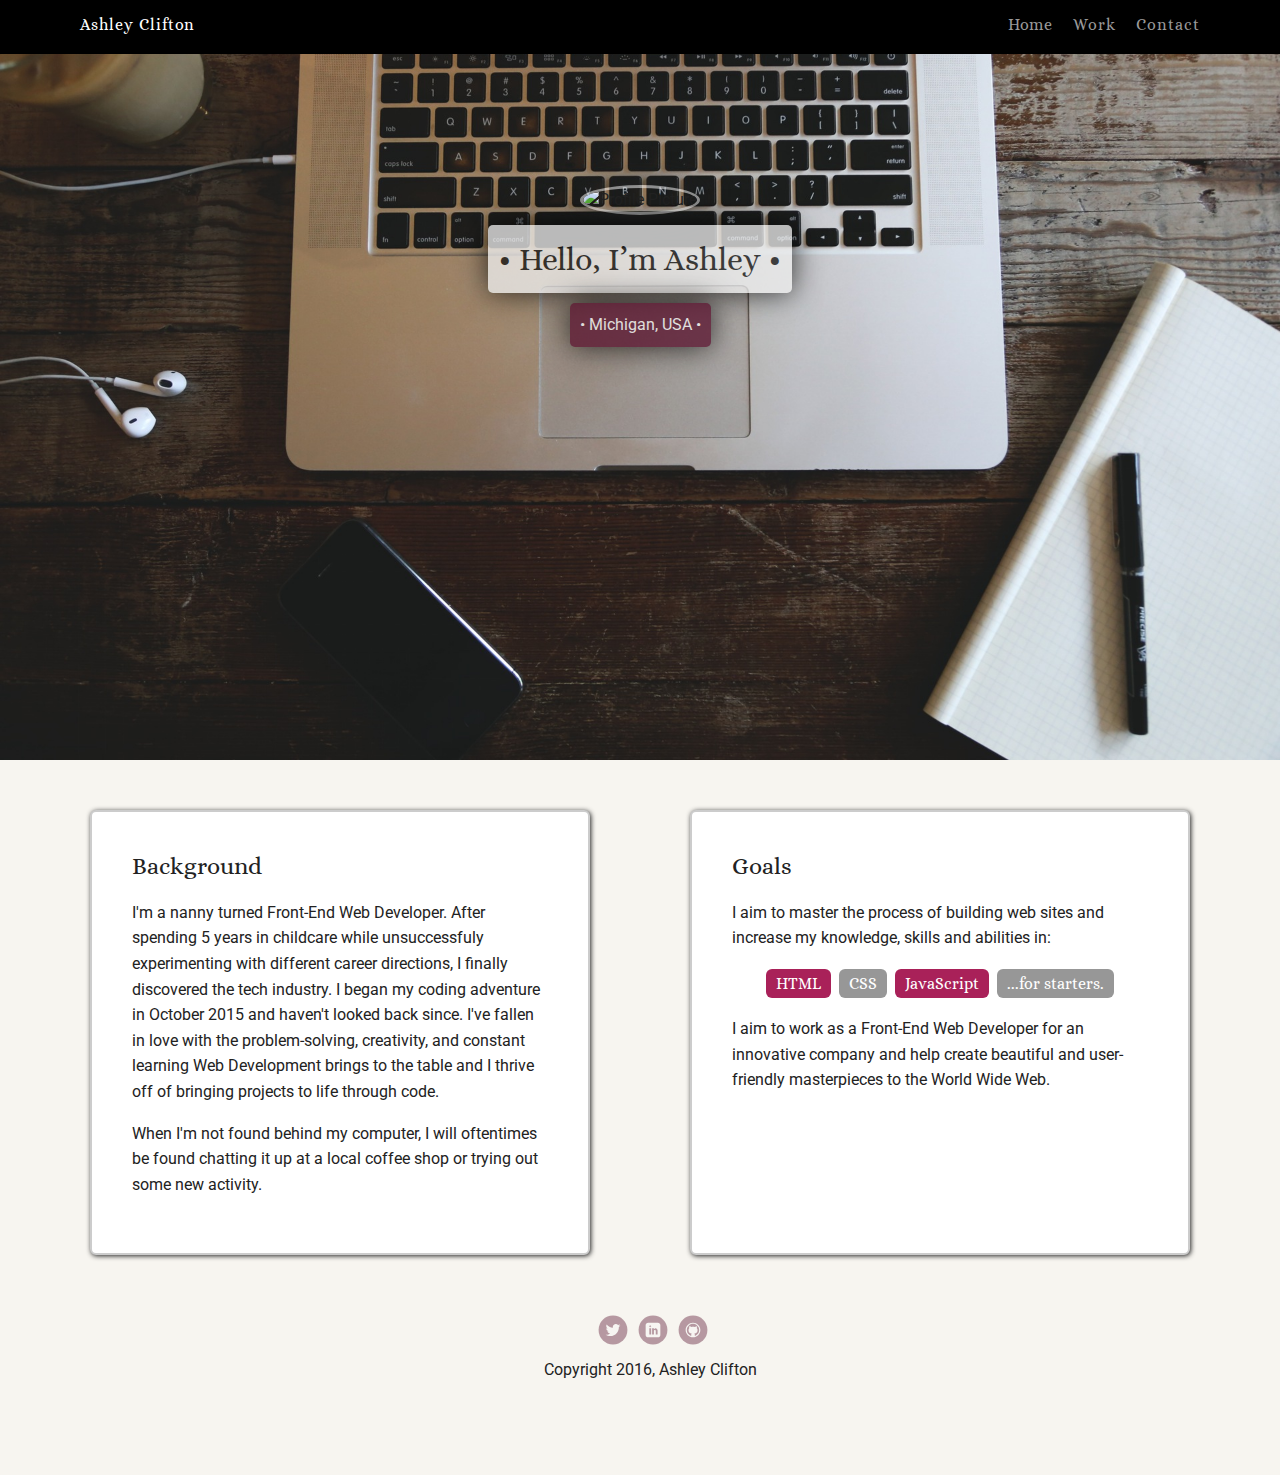
==== index.html @ 708afb10 "TechDegree Project 1" ====
<!doctype html>
<html lang="en">
<head>
  <meta charset="utf-8">
  <title>Ashley Clifton's Profile</title>
  <meta name="viewport" content="width=device-width, initial-scale=1.0">
  <link rel="icon" href="images/favicon_square.ico">
  <link rel="stylesheet" href="styles.css">
  <link href='https://fonts.googleapis.com/css?family=Alice|Roboto:400,100,700,500' rel='stylesheet' type='text/css'>
</head>
  <body>

    <div class="main-nav">
        <ul class="nav">
          <li class="name">Ashley Clifton</li>
          <li><a href="index.html">Home</a></li>
          <li><a href="work.html">Work</a></li>
          <li><a href="contact.html">Contact</a></li>
        </ul>
    </div>

    <header>
      <img src="images/ashley3.jpg" alt="Profile Picture" class="profile-image">
      <h1 class="tag name">• Hello, I’m Ashley •</h1>
      <p class="tag location">• Michigan, USA •</p>
    </header>

    <main class="flex">
      <div class="card home">
        <h2>Background</h2>
        <p>I'm a nanny turned Front-End Web Developer. After spending 5 years in childcare while unsuccessfuly experimenting with different career directions, I finally discovered the tech industry. I began my coding adventure in October 2015 and haven't looked back since. I've fallen in love with the problem-solving, creativity, and constant learning Web Development brings to the table and I thrive off of bringing projects to life through code.
        </p>
        <p>When I'm not found behind my computer, I will oftentimes be found chatting it up at a local coffee shop or trying out some new activity.</p>
      </div> 

      <div class="card home">
        <h2>Goals</h2>
        <p>I aim to master the process of building web sites and increase my knowledge, skills and abilities in:
        </p>
        <ul class="skills">
          <li>HTML</li>
          <li>CSS</li>
          <li>JavaScript</li>
          <li>...for starters.</li>
        </ul>
        <p>I aim to work as a Front-End Web Developer for an innovative company and help create beautiful and user-friendly masterpieces to the World Wide Web.</p>
      </div> 

    </main>
    <footer>
      <ul>
        <li><a href="https://twitter.com/randomashes/" class="social twitter" target="_blank">Twitter</a></li>
        <li><a href="www.linkedin.com/in/ashleyrclifton" class="social linkedin" target="_blank">LinkedIn</a></li>
        <li><a href="https://github.com/randomashes" class="social github" target="_blank">Github</a></li>
      </ul>
      <p class="copyright">Copyright 2016, Ashley Clifton</p>
    </footer>
  </body>
  </html>
---- styles.css ----
/* colors:
off white: #f7f5f0;
dark gray/black: #222;
gray: #999;
Purple/maroon: #57102C;
white: #fff;
 */

/* Global Layout Set-up */
* { 
  box-sizing: border-box;
}
  
body {
  margin: 0;
  padding: 0;
  text-align: center;
  font-family: 'Roboto', sans-serif;
  color: #222;
  background: #f7f5f0;
  -webkit-font-smoothing: antialiased;
}

li,
h1,
h2,
h3,
h4 {
   font-family: 'Alice', serif;
   font-weight: 400;
   -webkit-font-smoothing: antialiased;
}

ul {
  padding: 0;
  margin: 0;
}

li {
  list-style-type: none;
}
/* Link Styles */

a {
  text-decoration: none;
  color: #999;
}
a:hover {
  color: #57102C;
}

/* Section Styles */


/* Navigation */

.main-nav {
  width: 100%;
  background: black;
  min-height: 30px;
  padding: 10px;
  position: fixed;
  text-align: center;
  letter-spacing: .06em;
  z-index: 100;
}
  .nav {
    display: flex;
    justify-content: space-around;
    font-weight: 400;
    margin: 0 auto;
    padding: 0;
  }

    .nav .name {
        display: block;
        margin-right: auto;
        color: white;

    }
    .nav li {
      padding: 5px 10px 10px 10px;
    }
    .nav a {
      transition: all .5s;
    }
    .nav a:hover {
      color: white;
    }

 
/* Homepage Header */

header {
  text-align: center;
  background: url('images/wood-coffee-iphone-notebook.jpg') no-repeat center bottom;
  background-size: cover;
  overflow: hidden;
  padding-top: 60px;
}
  header {
    line-height: 1.5;
  }
  header .profile-image {
    margin-top: 50px;
    width: 150px;
    height: 150px;
    border-radius: 50%;
    border: 3px solid rgba(255, 255, 255, .5);
    transition: all .5s;
  }
    header .profile-image:hover {
      transform: scale(1.2) rotate(5deg);
    }

.profile-image,
.tag {
  box-shadow: 0px 0px 30px #222;
}

.tag {
  background-color: #efefef;
  opacity: .75;
  color: #111;
  padding: 10px;
  border-radius: 5px;
  display: table;
  margin: 10px auto;
  box-shadow: 0px 0px 30px black;
} 
.location {
  background-color: #57102C;
  color: #f6f6f6;
  margin-bottom: 50px;
}

/* Add. Page Header */

.banner {
    height: 200px;
    background: url('images/wood-coffee-iphone-notebook.jpg') no-repeat center bottom;
    background-size: cover;
    overflow: hidden;
    padding-top: 60px;
    border-bottom: solid 2px #57102C;
  }

    .title-w,
    .title-c {
      display: inline-block;
      margin-top: 85px;
      color: white;
      text-shadow: 1px 1px 30px #222;
    }

/* Additional page details */

.home {
  max-width: 500px;
}

.home,
.work {
  text-align: left;

}

.work {
  display: inline-block;
  margin: 0 auto;
}
  
.work h2,
.contact h2 {
  color: #57102C;
}

.home,
.contact {
  width: 95%;
}

/*Contact Page*/

  #contact_img {
    /*margin-top: 11px;*/
    width: 200px;
    height: 200px;
    border-radius: 50%;
    border: solid 3px #ccc;
    transition: all .5s;
  }

  #contact_img:hover {
    border-color: #57102C;
    transform: scale(.9) rotate(360deg) ;
  }

  .contact li {
    margin: 0;
    padding: 0;
    text-align: center;
  }

  .contact p,
  .contact h2 {
    display: inline-block;
    text-align: left;
  }

  .contact-box {
  margin: 0 auto; 
  padding: 20px 40px 20px 40px;
  margin-top: 30px;
  margin-bottom: 30px;
  }

  .contact a.social {
    margin-top: 20px;
    margin-right: 15px;
    margin-left: 15px;
  }

  .card.contact {
    margin-top: 50px;
  }  

.card {
  margin: 0 auto; 
  background: #fff;
  border: 2px solid #ccc;
  border-radius: 6px;
  padding: 20px 40px 40px;
  margin-top: 30px;
  transition: all .5s;
  box-shadow: 1px 1px 5px #222;
}
  .card:hover {
    border-color: #57102C;   
  }

ul.skills {
  padding: 0;
  text-align: center;
}

  .skills li {
    border-radius: 6px;
    display: inline-block;
    background: #979797;
    color: #fff;
    padding: 5px 10px;
    margin: 2px;
  }

  .skills li:nth-child(odd) {
    background: #A92159;
  }

/* Footer */

footer {
  width: 100%;
  min-height: 30px;
  padding: 20px 0 40px 20px;
}

  footer .copyright {
    top: -8px;
    font-size: .75em;
  }

  footer ul {
    margin: 0;
    padding: 0;
  }

  footer ul li {
    display: inline-block;
  }

/* Social Icon Links */

a:hover {
  color: #57102C;
}

  a.social {
    display: inline-block;
    text-indent: -9999px;
    margin-left: 5px;
    width: 30px;
    height: 30px;
    background-size: 30px 30px;
    opacity: .4;
    transition: all .5s;
  }
  a.twitter {
    background-image: url(images/twitter2.svg);
  }
  a.linkedin {
    background-image: url(images/linkedin2.svg);
  }
  a.github {
    background-image: url(images/github2.svg);
  }
  a.social:hover {
    opacity: 1;
  }

.clearfix {
  clear: both;
}

/* Styles for larger screens */
@media screen and (min-width: 720px) {
  
  .flex {
      display: -ms-flexbox;      /* TWEENER - IE 10 */
      display: flex; 
      max-width: 1200px;
      -ms-flex-pack: distribute;
      justify-content: space-around;
      margin: 0 auto;
      flex-wrap: wrap;
  }

  header {
    min-height: 760px;
  }

  header .profile-image {
     margin-top: 125px;
  }

  .nav {
    max-width: 1200px;
    padding: 0 30px;
  }

  main {
    padding-top: 20px;
  }

  main p,
  main a {
    line-height: 1.6em;
  }

  .title-w,
  .title-c {
    float: left;
  }

  .title-w {
    margin-left: 8%;
  }

  .title-c {
    margin-left: 26%;
  }
  
  .contact {
  width: 705px;
  height: 425px;
  }

    .contact li {
      text-align: left;
    }
    
    .contact a.social {
      margin-top: 20px;
      margin-right: 30px;
      margin-left: 0;
    }

    .contact-box {
      padding: 53px 40px 20px 40px;
    }

      .contact-box h2 {
        margin-top: 0;
      }

  .work {
  max-width: 684px;
  }

  footer {
    font-size: 1.3em;
    max-width: 1200px;
    margin: 40px auto;
  }

}
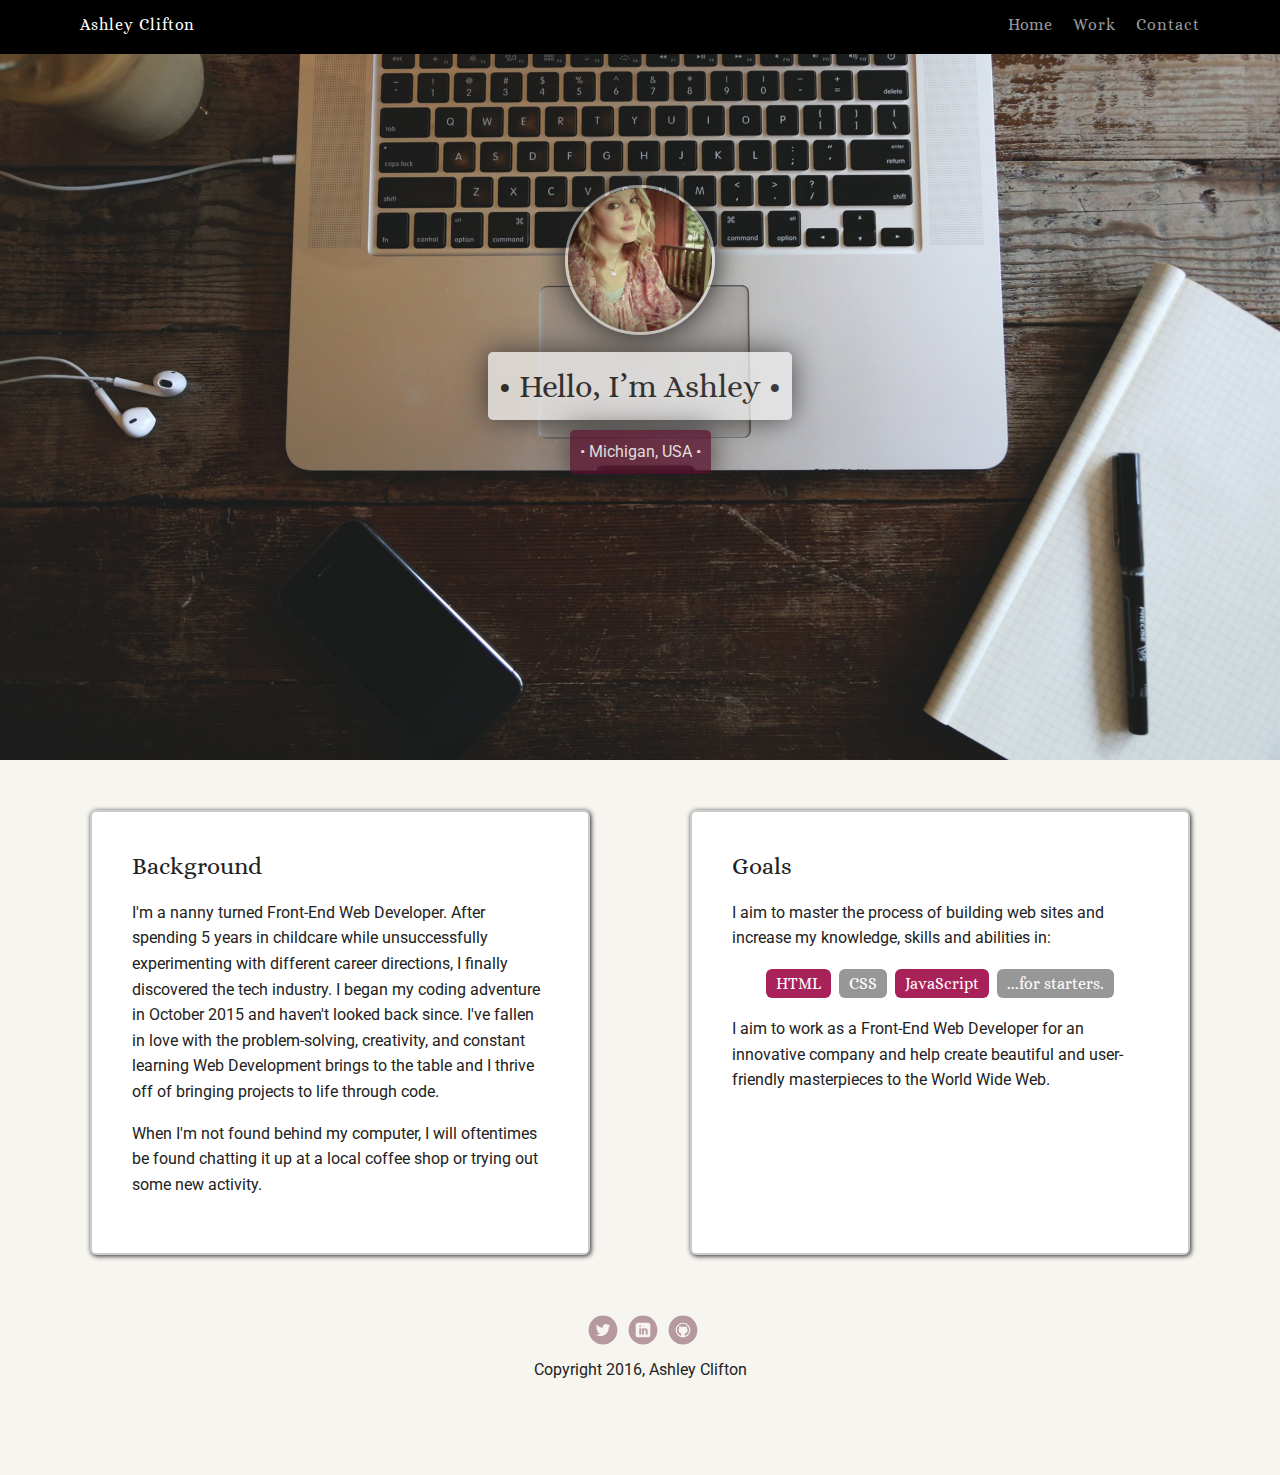
==== commit 50ba417a: "Edit1" ====
--- a/index.html
+++ b/index.html
@@ -20,7 +20,7 @@
     </div>
 
     <header>
-      <img src="images/ashley3.jpg" alt="Profile Picture" class="profile-image">
+      <img src="images/ashley.jpg" alt="Profile Picture" class="profile-image">
       <h1 class="tag name">• Hello, I’m Ashley •</h1>
       <p class="tag location">• Michigan, USA •</p>
     </header>
@@ -28,7 +28,7 @@
     <main class="flex">
       <div class="card home">
         <h2>Background</h2>
-        <p>I'm a nanny turned Front-End Web Developer. After spending 5 years in childcare while unsuccessfuly experimenting with different career directions, I finally discovered the tech industry. I began my coding adventure in October 2015 and haven't looked back since. I've fallen in love with the problem-solving, creativity, and constant learning Web Development brings to the table and I thrive off of bringing projects to life through code.
+        <p>I'm a nanny turned Front-End Web Developer. After spending 5 years in childcare while unsuccessfully experimenting with different career directions, I finally discovered the tech industry. I began my coding adventure in October 2015 and haven't looked back since. I've fallen in love with the problem-solving, creativity, and constant learning Web Development brings to the table and I thrive off of bringing projects to life through code.
         </p>
         <p>When I'm not found behind my computer, I will oftentimes be found chatting it up at a local coffee shop or trying out some new activity.</p>
       </div> 
@@ -50,7 +50,7 @@
     <footer>
       <ul>
         <li><a href="https://twitter.com/randomashes/" class="social twitter" target="_blank">Twitter</a></li>
-        <li><a href="www.linkedin.com/in/ashleyrclifton" class="social linkedin" target="_blank">LinkedIn</a></li>
+        <li><a href="http://linkedin.com/in/ashleyrclifton/" class="social linkedin" target="_blank">LinkedIn</a></li>
         <li><a href="https://github.com/randomashes" class="social github" target="_blank">Github</a></li>
       </ul>
       <p class="copyright">Copyright 2016, Ashley Clifton</p>
--- a/styles.css
+++ b/styles.css
@@ -49,9 +49,6 @@
   color: #57102C;
 }
 
-/* Section Styles */
-
-
 /* Navigation */
 
 .main-nav {
@@ -74,9 +71,7 @@
 
     .nav .name {
         display: block;
-        margin-right: auto;
-        color: white;
-
+        display: none;
     }
     .nav li {
       padding: 5px 10px 10px 10px;
@@ -126,7 +121,6 @@
   border-radius: 5px;
   display: table;
   margin: 10px auto;
-  box-shadow: 0px 0px 30px black;
 } 
 .location {
   background-color: #57102C;
@@ -153,6 +147,10 @@
       text-shadow: 1px 1px 30px #222;
     }
 
+    .title-w {
+      font-size: 1.5em;
+    }
+
 /* Additional page details */
 
 .home {
@@ -167,7 +165,11 @@
 
 .work {
   display: inline-block;
-  margin: 0 auto;
+  margin: ;
+}
+
+.work img {
+  width: 100%;
 }
   
 .work h2,
@@ -176,6 +178,7 @@
 }
 
 .home,
+.work,
 .contact {
   width: 95%;
 }
@@ -183,7 +186,6 @@
 /*Contact Page*/
 
   #contact_img {
-    /*margin-top: 11px;*/
     width: 200px;
     height: 200px;
     border-radius: 50%;
@@ -209,34 +211,28 @@
   }
 
   .contact-box {
-  margin: 0 auto; 
-  padding: 20px 40px 20px 40px;
-  margin-top: 30px;
-  margin-bottom: 30px;
+  margin: 30px auto; 
   }
 
   .contact a.social {
-    margin-top: 20px;
-    margin-right: 15px;
-    margin-left: 15px;
-  }
-
-  .card.contact {
-    margin-top: 50px;
-  }  
+    margin: 20px 15px 0 15px;
+  }
 
 .card {
-  margin: 0 auto; 
+  margin: 30px auto 0 auto; 
   background: #fff;
   border: 2px solid #ccc;
   border-radius: 6px;
   padding: 20px 40px 40px;
-  margin-top: 30px;
   transition: all .5s;
   box-shadow: 1px 1px 5px #222;
 }
   .card:hover {
     border-color: #57102C;   
+  }
+
+  .card.home {
+    padding: 20px;
   }
 
 ul.skills {
@@ -262,7 +258,7 @@
 footer {
   width: 100%;
   min-height: 30px;
-  padding: 20px 0 40px 20px;
+  padding: 40px 0 40px 0px;
 }
 
   footer .copyright {
@@ -325,19 +321,39 @@
       flex-wrap: wrap;
   }
 
-  header {
-    min-height: 760px;
-  }
-
-  header .profile-image {
-     margin-top: 125px;
-  }
-
   .nav {
     max-width: 1200px;
     padding: 0 30px;
   }
 
+    .nav .name {
+      display: initial;
+      margin-right: auto;
+      color: white;
+    }
+
+  header {
+    min-height: 760px;
+  }
+
+  header .profile-image {
+     margin-top: 125px;
+  }
+
+  .title-w {
+      font-size: normal;
+      margin-left: 8%;    
+    }
+
+  .title-w,
+  .title-c {
+    float: left;
+  }
+
+  .title-c {
+    margin-left: 26%;
+  }
+
   main {
     padding-top: 20px;
   }
@@ -345,24 +361,12 @@
   main p,
   main a {
     line-height: 1.6em;
-  }
-
-  .title-w,
-  .title-c {
-    float: left;
-  }
-
-  .title-w {
-    margin-left: 8%;
-  }
-
-  .title-c {
-    margin-left: 26%;
   }
   
   .contact {
   width: 705px;
   height: 425px;
+  padding: 20px 40px 20px 40px;
   }
 
     .contact li {
@@ -383,15 +387,29 @@
         margin-top: 0;
       }
 
+  .card.home {
+    padding: 20px 40px 40px;
+  } 
+
+  .card.contact {
+    margin-top: 50px;
+  }    
+
   .work {
-  max-width: 684px;
-  }
+    width: initial;
+    max-width: 684px;
+  }
+
+    .work img {
+    width: auto;
+    }
 
   footer {
     font-size: 1.3em;
     max-width: 1200px;
     margin: 40px auto;
-  }
-
-}
-
+    padding: 20px 0 40px 0px;
+  }
+
+}
+
